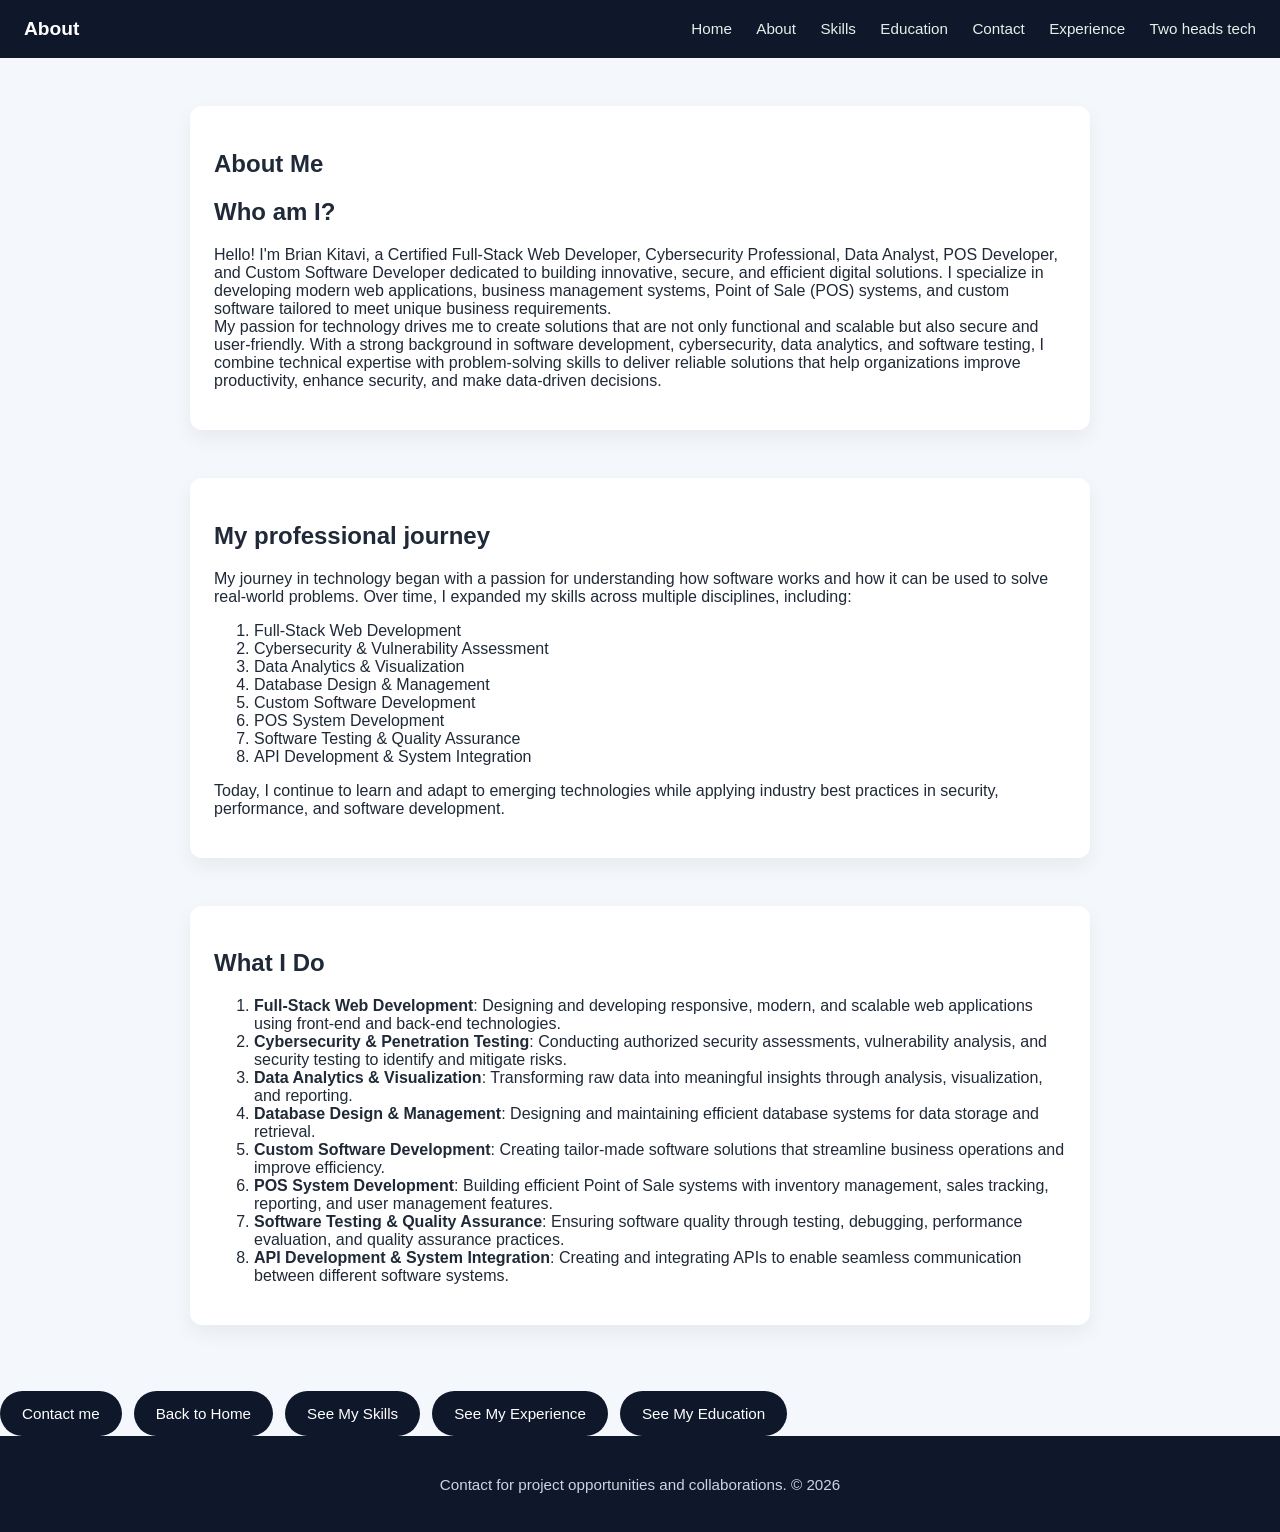
==== about.html @ 55668ac1 "Add files via upload" ====
﻿<!DOCTYPE html>
<html lang="en">
<head>
  <meta charset="utf-8" />
  <meta name="viewport" content="width=device-width,initial-scale=1" />
  <title>About — Portfolio</title>
  <style>
    body {
      margin: 0;
      font-family: Arial, sans-serif;
      background: #f4f7fb;
      color: #1f2937;
    }
    .navbar {
      display: flex;
      justify-content: space-between;
      align-items: center;
      padding: 18px 24px;
      background: #0f172a;
      color: #fff;
      position: sticky;
      top: 0;
      z-index: 10;
    }
    .navbar .brand {
      font-size: 1.2rem;
      font-weight: 700;
    }
    .navbar nav a {
      color: #e2f0e9;
      text-decoration: none;
      margin-left: 20px;
      font-size: 0.95rem;
    }
    .navbar nav a:hover { color: #7dd3fc; }
    .section { max-width: 900px; margin: 48px auto; padding: 0 24px; }
    .card { background:#fff; border-radius:12px; padding:24px; box-shadow:0 8px 20px rgba(0,0,0,0.06);} 
    .btn {
      display: inline-flex;
      align-items: center;
      justify-content: center;
      border: none;
      background: #0f172a;
      color: #fff;
      padding: 14px 22px;
      border-radius: 999px;
      font-size: 0.95rem;
      cursor: pointer;
      transition: background 0.2s ease;
      margin-top: 18px;
    }
    .btn:hover { background: #1e40af; }
    .button-row {
      display: flex;
      flex-wrap: wrap;
      gap: 12px;
      margin-top: 24px;
    }
    footer { background:#0f172a; color:#cbd5e1; padding:24px; text-align:center; font-size:0.95rem; }
    .modal-overlay {
      position: fixed;
      inset: 0;
      display: flex;
      align-items: center;
      justify-content: center;
      background: rgba(15, 23, 42, 0.76);
      padding: 20px;
      z-index: 9999;
    }
    .modal-overlay.hidden { display: none; }
    .password-modal {
      width: 100%;
      max-width: 420px;
      background: #fff;
      border-radius: 18px;
      padding: 24px;
      box-shadow: 0 20px 50px rgba(15, 23, 42, 0.22);
    }
    .password-modal h2 { margin: 0 0 12px; font-size: 1.3rem; color: #0f172a; }
    .password-modal p { margin: 0 0 18px; color: #475569; line-height: 1.5; }
    .password-modal input {
      width: 100%;
      padding: 12px 14px;
      border: 1px solid #cbd5e1;
      border-radius: 12px;
      font-size: 1rem;
      margin-bottom: 12px;
      box-sizing: border-box;
    }
    .password-modal .modal-buttons {
      display: flex;
      gap: 10px;
      justify-content: flex-end;
      flex-wrap: wrap;
    }
    .password-modal button {
      border: none;
      padding: 12px 16px;
      border-radius: 12px;
      cursor: pointer;
      font-weight: 700;
      font-size: 0.95rem;
    }
    .password-modal .unlock {
      background: #0f172a;
      color: #fff;
    }
    .password-modal .cancel {
      background: #e5e7eb;
      color: #0f172a;
    }
    .password-modal .password-error {
      margin: 0;
      min-height: 1.2rem;
      color: #b91c1c;
      font-size: 0.95rem;
    }
  </style>
</head>
<body>
  <header class="navbar">
    <div class="brand">About</div>
    <nav>
      <a href="homepage.html">Home</a>
      <a href="about.html">About</a>
      <a href="skills.html">Skills</a>
      <a href="education.html">Education</a>
      <a href="contact.html">Contact</a>
      <a href="experience.html">Experience</a>
      <a href="Twoheads.html">Two heads tech</a>
    </nav>
  </header>

  <main>
    <section class="section">
      <div class="card">
        <h1>About Me</h1>
        <h2>Who am I?</h2>
        <p>Hello! I'm Brian Kitavi, a Certified Full-Stack Web Developer, Cybersecurity Professional, Data Analyst, POS Developer, and Custom Software Developer dedicated to building innovative, secure, and efficient digital solutions. I specialize in developing modern web applications, business management systems, Point of Sale (POS) systems, and custom software tailored to meet unique business requirements.<br>My passion for technology drives me to create solutions that are not only functional and scalable but also secure and user-friendly. With a strong background in software development, cybersecurity, data analytics, and software testing, I combine technical expertise with problem-solving skills to deliver reliable solutions that help organizations improve productivity, enhance security, and make data-driven decisions.</p>
      </div>
    </section>
    <section class="section">
      <div class="card">
        <h1>My professional journey</h1>
        <p>My journey in technology began with a passion for understanding how software works and how it can be used to solve real-world problems. Over time, I expanded my skills across multiple disciplines, including:</p>
        <ol>
          <li>Full-Stack Web Development</li>
          <li>Cybersecurity & Vulnerability Assessment</li>
          <li>Data Analytics & Visualization</li>
          <li>Database Design & Management</li>
          <li>Custom Software Development</li>
          <li>POS System Development</li>
          <li>Software Testing & Quality Assurance</li>
          <li>API Development & System Integration</li>
        </ol>
        <p>Today, I continue to learn and adapt to emerging technologies while applying industry best practices in security, performance, and software development.</p>
      </div>
    </section>
    <section class="section">
      <div class="card">
        <h1>What I Do</h1>
        <ol>
          <li><strong>Full-Stack Web Development</strong>: Designing and developing responsive, modern, and scalable web applications using front-end and back-end technologies.</li>
          <li><strong>Cybersecurity & Penetration Testing</strong>: Conducting authorized security assessments, vulnerability analysis, and security testing to identify and mitigate risks.</li>
          <li><strong>Data Analytics & Visualization</strong>: Transforming raw data into meaningful insights through analysis, visualization, and reporting.</li>
          <li><strong>Database Design & Management</strong>: Designing and maintaining efficient database systems for data storage and retrieval.</li>
          <li><strong>Custom Software Development</strong>: Creating tailor-made software solutions that streamline business operations and improve efficiency.</li>
          <li><strong>POS System Development</strong>: Building efficient Point of Sale systems with inventory management, sales tracking, reporting, and user management features.</li>
          <li><strong>Software Testing & Quality Assurance</strong>: Ensuring software quality through testing, debugging, performance evaluation, and quality assurance practices.</li>
          <li><strong>API Development & System Integration</strong>: Creating and integrating APIs to enable seamless communication between different software systems.</li>
        </ol>
      </div>
    </section>
    <div class="button-row">
      <button class="btn" type="button" data-action="contact">Contact me</button>
      <button class="btn" type="button" data-action="homepage">Back to Home</button>
      <button class="btn" type="button" data-action="skills">See My Skills</button>
      <button class="btn" type="button" data-action="experience">See My Experience</button>
      <button class="btn" type="button" data-action="education">See My Education</button>
    </div>
  </main>

  <div id="education-modal" class="modal-overlay hidden" aria-hidden="true">
    <div class="password-modal" role="dialog" aria-modal="true" aria-labelledby="password-modal-title">
      <h2 id="password-modal-title">Unlock Education</h2>
      <p>Enter the password to access the Education section.</p>
      <input id="education-password-input" type="password" placeholder="Password" autocomplete="off" />
      <p id="education-password-error" class="password-error"></p>
      <div class="modal-buttons">
        <button id="education-password-submit" class="unlock" type="button">Unlock</button>
        <button id="education-password-cancel" class="cancel" type="button">Cancel</button>
      </div>
    </div>
  </div>

  <footer>
    <p>Contact for project opportunities and collaborations. © <span id="year"></span></p>
  </footer>

  <script>
    document.getElementById('year').textContent = new Date().getFullYear();

    const EDUCATION_PASSWORD = 'Brian2009';
    const educationModal = document.getElementById('education-modal');
    const educationInput = document.getElementById('education-password-input');
    const educationError = document.getElementById('education-password-error');
    const educationSubmit = document.getElementById('education-password-submit');
    const educationCancel = document.getElementById('education-password-cancel');
    let educationTargetHref = 'education.html';

    function showEducationModal(href = 'education.html') {
      educationTargetHref = href;
      educationError.textContent = '';
      educationInput.value = '';
      educationModal.classList.remove('hidden');
      educationModal.setAttribute('aria-hidden', 'false');
      educationInput.focus();
    }

    function hideEducationModal() {
      educationModal.classList.add('hidden');
      educationModal.setAttribute('aria-hidden', 'true');
      educationError.textContent = '';
      educationInput.value = '';
    }

    function validateEducationPassword() {
      if (educationInput.value === EDUCATION_PASSWORD) {
        window.location.href = educationTargetHref;
      } else {
        educationError.textContent = 'Incorrect password. Please try again.';
      }
    }

    document.querySelectorAll('button[data-action]').forEach(button => {
      button.addEventListener('click', function () {
        const action = this.dataset.action;
        if (action === 'contact') {
          window.location.href = 'contact.html';
        } else if (action === 'homepage') {
          window.location.href = 'homepage.html';
        } else if (action === 'skills') {
          window.location.href = 'skills.html';
        } else if (action === 'experience') {
          window.location.href = 'experience.html';
        } else if (action === 'education') {
          showEducationModal('education.html');
        }
      });
    });

    document.querySelectorAll('.navbar nav a[href$="education.html"]').forEach(link => {
      link.addEventListener('click', function (e) {
        e.preventDefault();
        showEducationModal(this.href);
      });
    });

    educationSubmit.addEventListener('click', validateEducationPassword);
    educationCancel.addEventListener('click', hideEducationModal);
    educationInput.addEventListener('keydown', function (e) {
      if (e.key === 'Enter') validateEducationPassword();
    });
    educationModal.addEventListener('click', function (e) {
      if (e.target === educationModal) hideEducationModal();
    });
  </script>
</body>
</html>
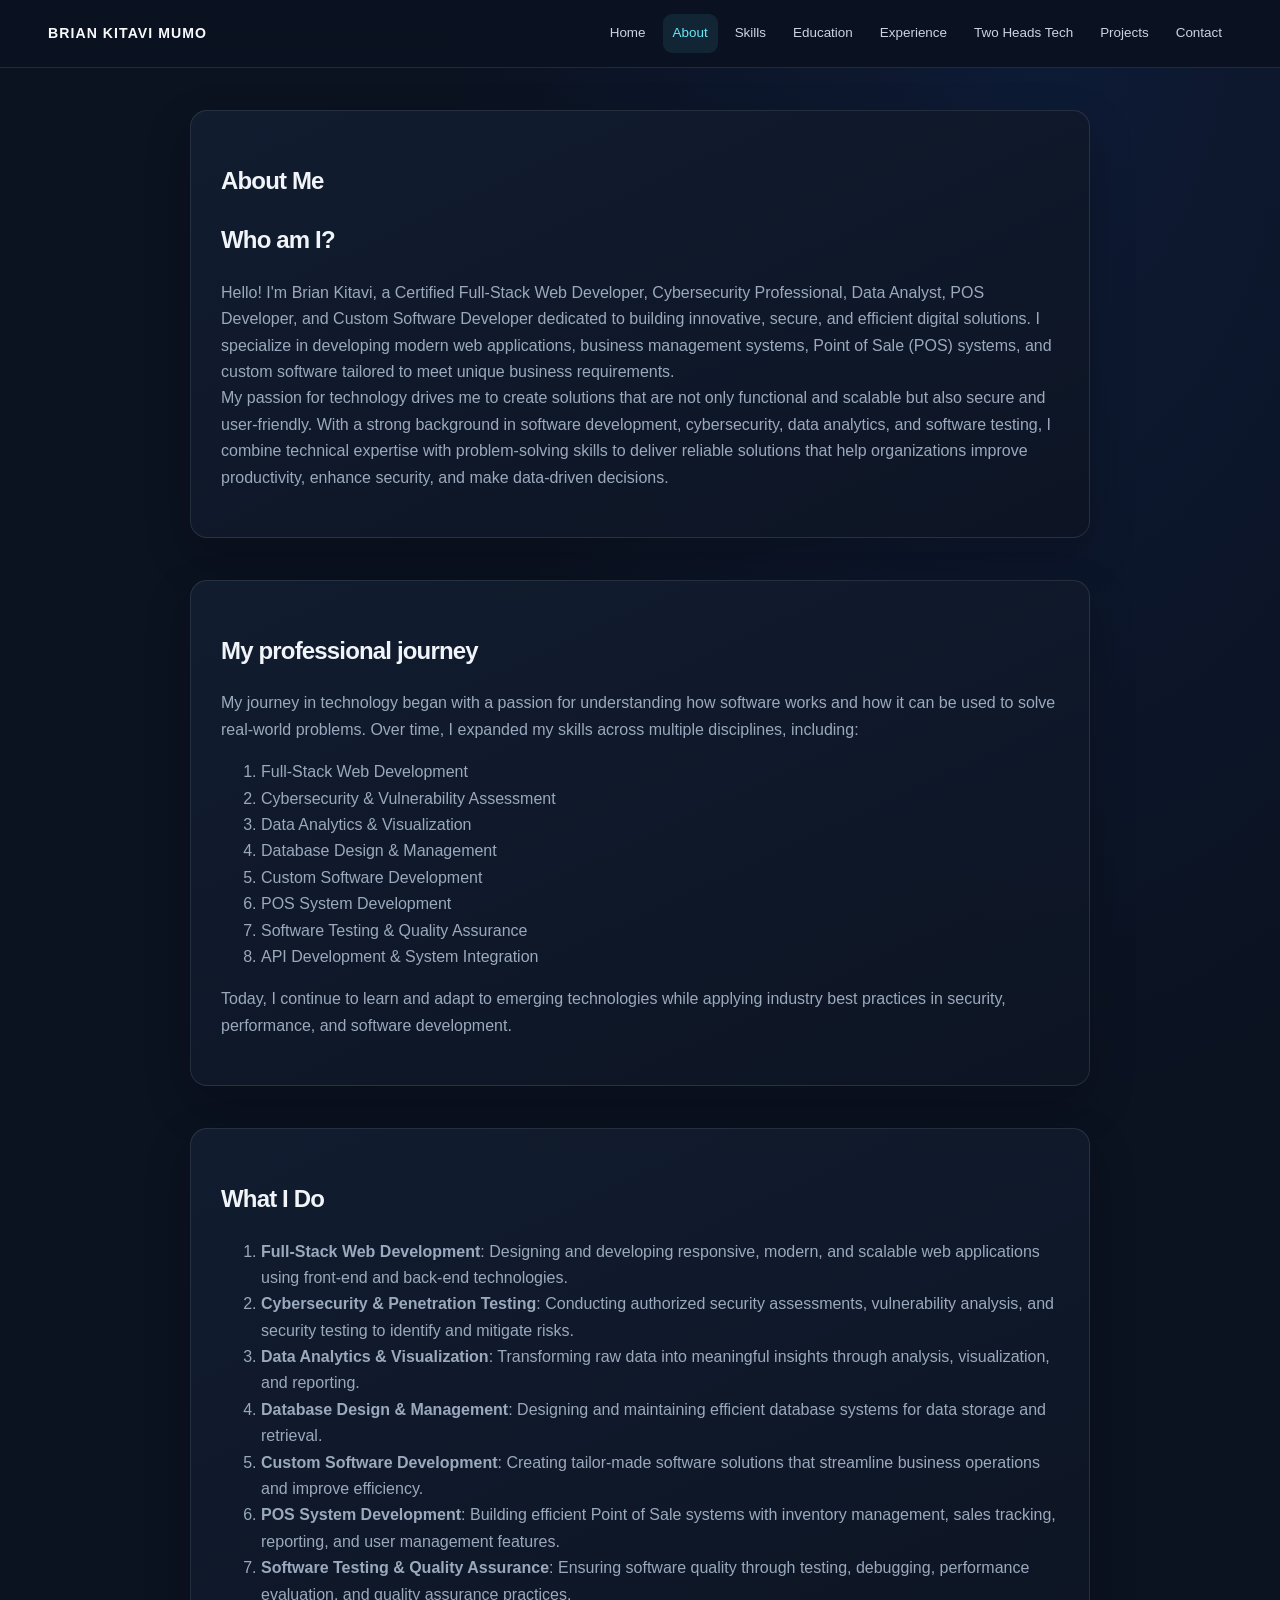
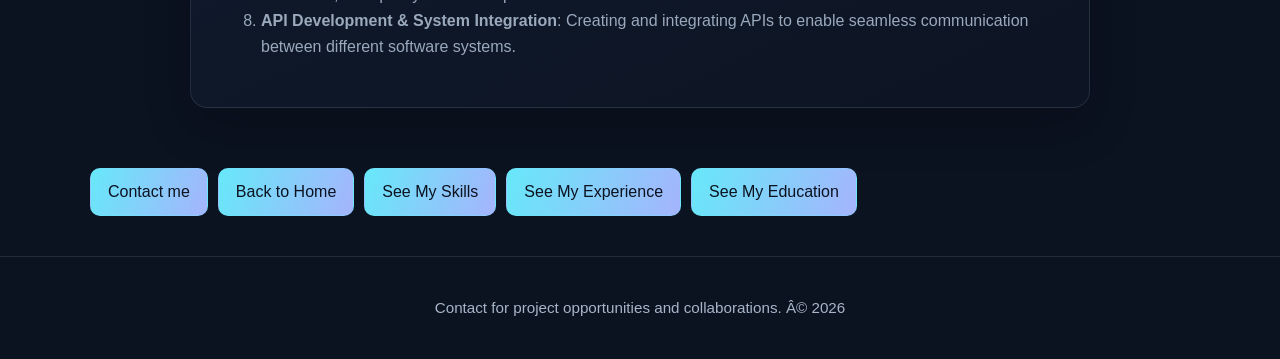
==== commit 7f1f0bfb: "Update portfolio with modern design, projects and assets" ====
--- a/about.html
+++ b/about.html
@@ -1,269 +1,95 @@
-﻿<!DOCTYPE html>
-<html lang="en">
-<head>
-  <meta charset="utf-8" />
-  <meta name="viewport" content="width=device-width,initial-scale=1" />
-  <title>About — Portfolio</title>
-  <style>
-    body {
-      margin: 0;
-      font-family: Arial, sans-serif;
-      background: #f4f7fb;
-      color: #1f2937;
-    }
-    .navbar {
-      display: flex;
-      justify-content: space-between;
-      align-items: center;
-      padding: 18px 24px;
-      background: #0f172a;
-      color: #fff;
-      position: sticky;
-      top: 0;
-      z-index: 10;
-    }
-    .navbar .brand {
-      font-size: 1.2rem;
-      font-weight: 700;
-    }
-    .navbar nav a {
-      color: #e2f0e9;
-      text-decoration: none;
-      margin-left: 20px;
-      font-size: 0.95rem;
-    }
-    .navbar nav a:hover { color: #7dd3fc; }
-    .section { max-width: 900px; margin: 48px auto; padding: 0 24px; }
-    .card { background:#fff; border-radius:12px; padding:24px; box-shadow:0 8px 20px rgba(0,0,0,0.06);} 
-    .btn {
-      display: inline-flex;
-      align-items: center;
-      justify-content: center;
-      border: none;
-      background: #0f172a;
-      color: #fff;
-      padding: 14px 22px;
-      border-radius: 999px;
-      font-size: 0.95rem;
-      cursor: pointer;
-      transition: background 0.2s ease;
-      margin-top: 18px;
-    }
-    .btn:hover { background: #1e40af; }
-    .button-row {
-      display: flex;
-      flex-wrap: wrap;
-      gap: 12px;
-      margin-top: 24px;
-    }
-    footer { background:#0f172a; color:#cbd5e1; padding:24px; text-align:center; font-size:0.95rem; }
-    .modal-overlay {
-      position: fixed;
-      inset: 0;
-      display: flex;
-      align-items: center;
-      justify-content: center;
-      background: rgba(15, 23, 42, 0.76);
-      padding: 20px;
-      z-index: 9999;
-    }
-    .modal-overlay.hidden { display: none; }
-    .password-modal {
-      width: 100%;
-      max-width: 420px;
-      background: #fff;
-      border-radius: 18px;
-      padding: 24px;
-      box-shadow: 0 20px 50px rgba(15, 23, 42, 0.22);
-    }
-    .password-modal h2 { margin: 0 0 12px; font-size: 1.3rem; color: #0f172a; }
-    .password-modal p { margin: 0 0 18px; color: #475569; line-height: 1.5; }
-    .password-modal input {
-      width: 100%;
-      padding: 12px 14px;
-      border: 1px solid #cbd5e1;
-      border-radius: 12px;
-      font-size: 1rem;
-      margin-bottom: 12px;
-      box-sizing: border-box;
-    }
-    .password-modal .modal-buttons {
-      display: flex;
-      gap: 10px;
-      justify-content: flex-end;
-      flex-wrap: wrap;
-    }
-    .password-modal button {
-      border: none;
-      padding: 12px 16px;
-      border-radius: 12px;
-      cursor: pointer;
-      font-weight: 700;
-      font-size: 0.95rem;
-    }
-    .password-modal .unlock {
-      background: #0f172a;
-      color: #fff;
-    }
-    .password-modal .cancel {
-      background: #e5e7eb;
-      color: #0f172a;
-    }
-    .password-modal .password-error {
-      margin: 0;
-      min-height: 1.2rem;
-      color: #b91c1c;
-      font-size: 0.95rem;
-    }
-  </style>
-</head>
-<body>
-  <header class="navbar">
-    <div class="brand">About</div>
-    <nav>
-      <a href="homepage.html">Home</a>
-      <a href="about.html">About</a>
-      <a href="skills.html">Skills</a>
-      <a href="education.html">Education</a>
-      <a href="contact.html">Contact</a>
-      <a href="experience.html">Experience</a>
-      <a href="Twoheads.html">Two heads tech</a>
-    </nav>
-  </header>
-
-  <main>
-    <section class="section">
-      <div class="card">
-        <h1>About Me</h1>
-        <h2>Who am I?</h2>
-        <p>Hello! I'm Brian Kitavi, a Certified Full-Stack Web Developer, Cybersecurity Professional, Data Analyst, POS Developer, and Custom Software Developer dedicated to building innovative, secure, and efficient digital solutions. I specialize in developing modern web applications, business management systems, Point of Sale (POS) systems, and custom software tailored to meet unique business requirements.<br>My passion for technology drives me to create solutions that are not only functional and scalable but also secure and user-friendly. With a strong background in software development, cybersecurity, data analytics, and software testing, I combine technical expertise with problem-solving skills to deliver reliable solutions that help organizations improve productivity, enhance security, and make data-driven decisions.</p>
-      </div>
-    </section>
-    <section class="section">
-      <div class="card">
-        <h1>My professional journey</h1>
-        <p>My journey in technology began with a passion for understanding how software works and how it can be used to solve real-world problems. Over time, I expanded my skills across multiple disciplines, including:</p>
-        <ol>
-          <li>Full-Stack Web Development</li>
-          <li>Cybersecurity & Vulnerability Assessment</li>
-          <li>Data Analytics & Visualization</li>
-          <li>Database Design & Management</li>
-          <li>Custom Software Development</li>
-          <li>POS System Development</li>
-          <li>Software Testing & Quality Assurance</li>
-          <li>API Development & System Integration</li>
-        </ol>
-        <p>Today, I continue to learn and adapt to emerging technologies while applying industry best practices in security, performance, and software development.</p>
-      </div>
-    </section>
-    <section class="section">
-      <div class="card">
-        <h1>What I Do</h1>
-        <ol>
-          <li><strong>Full-Stack Web Development</strong>: Designing and developing responsive, modern, and scalable web applications using front-end and back-end technologies.</li>
-          <li><strong>Cybersecurity & Penetration Testing</strong>: Conducting authorized security assessments, vulnerability analysis, and security testing to identify and mitigate risks.</li>
-          <li><strong>Data Analytics & Visualization</strong>: Transforming raw data into meaningful insights through analysis, visualization, and reporting.</li>
-          <li><strong>Database Design & Management</strong>: Designing and maintaining efficient database systems for data storage and retrieval.</li>
-          <li><strong>Custom Software Development</strong>: Creating tailor-made software solutions that streamline business operations and improve efficiency.</li>
-          <li><strong>POS System Development</strong>: Building efficient Point of Sale systems with inventory management, sales tracking, reporting, and user management features.</li>
-          <li><strong>Software Testing & Quality Assurance</strong>: Ensuring software quality through testing, debugging, performance evaluation, and quality assurance practices.</li>
-          <li><strong>API Development & System Integration</strong>: Creating and integrating APIs to enable seamless communication between different software systems.</li>
-        </ol>
-      </div>
-    </section>
-    <div class="button-row">
-      <button class="btn" type="button" data-action="contact">Contact me</button>
-      <button class="btn" type="button" data-action="homepage">Back to Home</button>
-      <button class="btn" type="button" data-action="skills">See My Skills</button>
-      <button class="btn" type="button" data-action="experience">See My Experience</button>
-      <button class="btn" type="button" data-action="education">See My Education</button>
-    </div>
-  </main>
-
-  <div id="education-modal" class="modal-overlay hidden" aria-hidden="true">
-    <div class="password-modal" role="dialog" aria-modal="true" aria-labelledby="password-modal-title">
-      <h2 id="password-modal-title">Unlock Education</h2>
-      <p>Enter the password to access the Education section.</p>
-      <input id="education-password-input" type="password" placeholder="Password" autocomplete="off" />
-      <p id="education-password-error" class="password-error"></p>
-      <div class="modal-buttons">
-        <button id="education-password-submit" class="unlock" type="button">Unlock</button>
-        <button id="education-password-cancel" class="cancel" type="button">Cancel</button>
-      </div>
-    </div>
-  </div>
-
-  <footer>
-    <p>Contact for project opportunities and collaborations. © <span id="year"></span></p>
-  </footer>
-
-  <script>
-    document.getElementById('year').textContent = new Date().getFullYear();
-
-    const EDUCATION_PASSWORD = 'Brian2009';
-    const educationModal = document.getElementById('education-modal');
-    const educationInput = document.getElementById('education-password-input');
-    const educationError = document.getElementById('education-password-error');
-    const educationSubmit = document.getElementById('education-password-submit');
-    const educationCancel = document.getElementById('education-password-cancel');
-    let educationTargetHref = 'education.html';
-
-    function showEducationModal(href = 'education.html') {
-      educationTargetHref = href;
-      educationError.textContent = '';
-      educationInput.value = '';
-      educationModal.classList.remove('hidden');
-      educationModal.setAttribute('aria-hidden', 'false');
-      educationInput.focus();
-    }
-
-    function hideEducationModal() {
-      educationModal.classList.add('hidden');
-      educationModal.setAttribute('aria-hidden', 'true');
-      educationError.textContent = '';
-      educationInput.value = '';
-    }
-
-    function validateEducationPassword() {
-      if (educationInput.value === EDUCATION_PASSWORD) {
-        window.location.href = educationTargetHref;
-      } else {
-        educationError.textContent = 'Incorrect password. Please try again.';
-      }
-    }
-
-    document.querySelectorAll('button[data-action]').forEach(button => {
-      button.addEventListener('click', function () {
-        const action = this.dataset.action;
-        if (action === 'contact') {
-          window.location.href = 'contact.html';
-        } else if (action === 'homepage') {
-          window.location.href = 'homepage.html';
-        } else if (action === 'skills') {
-          window.location.href = 'skills.html';
-        } else if (action === 'experience') {
-          window.location.href = 'experience.html';
-        } else if (action === 'education') {
-          showEducationModal('education.html');
-        }
-      });
-    });
-
-    document.querySelectorAll('.navbar nav a[href$="education.html"]').forEach(link => {
-      link.addEventListener('click', function (e) {
-        e.preventDefault();
-        showEducationModal(this.href);
-      });
-    });
-
-    educationSubmit.addEventListener('click', validateEducationPassword);
-    educationCancel.addEventListener('click', hideEducationModal);
-    educationInput.addEventListener('keydown', function (e) {
-      if (e.key === 'Enter') validateEducationPassword();
-    });
-    educationModal.addEventListener('click', function (e) {
-      if (e.target === educationModal) hideEducationModal();
-    });
-  </script>
-</body>
+﻿<!DOCTYPE html>
+<html lang="en">
+<head>
+  <meta charset="utf-8" />
+  <meta name="viewport" content="width=device-width,initial-scale=1" />
+  <title>About Kitavi</title>
+  <link rel="stylesheet" href="css/about.css" />
+  <link rel="stylesheet" href="css/site.css" />
+  <link rel="stylesheet" href="css/portfolio-theme.css" />
+</head>
+<body>
+  <header class="navbar">
+    <a class="brand" href="index.html">BRIAN KITAVI MUMO</a>
+    <nav aria-label="Main navigation">
+      <a href="index.html">Home</a>
+      <a href="about.html" aria-current="page">About</a>
+      <a href="skills.html">Skills</a>
+      <a href="education.html">Education</a>
+      <a href="experience.html">Experience</a>
+      <a href="Twoheads.html">Two Heads Tech</a>
+      <a href="Projects.html">Projects</a>
+      <a href="contact.html">Contact</a>
+    </nav>
+  </header>
+
+  <main>
+    <section class="section">
+      <div class="card">
+        <h1>About Me</h1>
+        <h2>Who am I?</h2>
+        <p>Hello! I'm Brian Kitavi, a Certified Full-Stack Web Developer, Cybersecurity Professional, Data Analyst, POS Developer, and Custom Software Developer dedicated to building innovative, secure, and efficient digital solutions. I specialize in developing modern web applications, business management systems, Point of Sale (POS) systems, and custom software tailored to meet unique business requirements.<br>My passion for technology drives me to create solutions that are not only functional and scalable but also secure and user-friendly. With a strong background in software development, cybersecurity, data analytics, and software testing, I combine technical expertise with problem-solving skills to deliver reliable solutions that help organizations improve productivity, enhance security, and make data-driven decisions.</p>
+      </div>
+    </section>
+    <section class="section">
+      <div class="card">
+        <h1>My professional journey</h1>
+        <p>My journey in technology began with a passion for understanding how software works and how it can be used to solve real-world problems. Over time, I expanded my skills across multiple disciplines, including:</p>
+        <ol>
+          <li>Full-Stack Web Development</li>
+          <li>Cybersecurity & Vulnerability Assessment</li>
+          <li>Data Analytics & Visualization</li>
+          <li>Database Design & Management</li>
+          <li>Custom Software Development</li>
+          <li>POS System Development</li>
+          <li>Software Testing & Quality Assurance</li>
+          <li>API Development & System Integration</li>
+        </ol>
+        <p>Today, I continue to learn and adapt to emerging technologies while applying industry best practices in security, performance, and software development.</p>
+      </div>
+    </section>
+    <section class="section">
+      <div class="card">
+        <h1>What I Do</h1>
+        <ol>
+          <li><strong>Full-Stack Web Development</strong>: Designing and developing responsive, modern, and scalable web applications using front-end and back-end technologies.</li>
+          <li><strong>Cybersecurity & Penetration Testing</strong>: Conducting authorized security assessments, vulnerability analysis, and security testing to identify and mitigate risks.</li>
+          <li><strong>Data Analytics & Visualization</strong>: Transforming raw data into meaningful insights through analysis, visualization, and reporting.</li>
+          <li><strong>Database Design & Management</strong>: Designing and maintaining efficient database systems for data storage and retrieval.</li>
+          <li><strong>Custom Software Development</strong>: Creating tailor-made software solutions that streamline business operations and improve efficiency.</li>
+          <li><strong>POS System Development</strong>: Building efficient Point of Sale systems with inventory management, sales tracking, reporting, and user management features.</li>
+          <li><strong>Software Testing & Quality Assurance</strong>: Ensuring software quality through testing, debugging, performance evaluation, and quality assurance practices.</li>
+          <li><strong>API Development & System Integration</strong>: Creating and integrating APIs to enable seamless communication between different software systems.</li>
+        </ol>
+      </div>
+    </section>
+    <div class="button-row">
+      <button class="btn" type="button" data-action="contact">Contact me</button>
+      <button class="btn" type="button" data-action="homepage">Back to Home</button>
+      <button class="btn" type="button" data-action="skills">See My Skills</button>
+      <button class="btn" type="button" data-action="experience">See My Experience</button>
+      <button class="btn" type="button" data-action="education">See My Education</button>
+    </div>
+  </main>
+
+  <div id="education-modal" class="modal-overlay hidden" aria-hidden="true">
+    <div class="password-modal" role="dialog" aria-modal="true" aria-labelledby="password-modal-title">
+      <h2 id="password-modal-title">Unlock Education</h2>
+      <p>Enter the password to access the Education section.</p>
+      <input id="education-password-input" type="password" placeholder="Password" autocomplete="off" />
+      <p id="education-password-error" class="password-error"></p>
+      <div class="modal-buttons">
+        <button id="education-password-submit" class="unlock" type="button">Unlock</button>
+        <button id="education-password-cancel" class="cancel" type="button">Cancel</button>
+      </div>
+    </div>
+  </div>
+
+  <footer>
+    <p>Contact for project opportunities and collaborations. Â© <span id="year"></span></p>
+  </footer>
+
+  <script src="js/about.js"></script>
+</body>
 </html>
+
--- a/css/about.css
+++ b/css/about.css
@@ -0,0 +1,110 @@
+body {
+      margin: 0;
+      font-family: Arial, sans-serif;
+      background: #f4f7fb;
+      color: #1f2937;
+    }
+    .navbar {
+      display: flex;
+      justify-content: space-between;
+      align-items: center;
+      padding: 18px 24px;
+      background: #0f172a;
+      color: #fff;
+      position: sticky;
+      top: 0;
+      z-index: 10;
+    }
+    .navbar .brand {
+      font-size: 1.2rem;
+      font-weight: 700;
+    }
+    .navbar nav a {
+      color: #e2f0e9;
+      text-decoration: none;
+      margin-left: 20px;
+      font-size: 0.95rem;
+    }
+    .navbar nav a:hover { color: #7dd3fc; }
+    .section { max-width: 900px; margin: 48px auto; padding: 0 24px; }
+    .card { background:#fff; border-radius:12px; padding:24px; box-shadow:0 8px 20px rgba(0,0,0,0.06);} 
+    .btn {
+      display: inline-flex;
+      align-items: center;
+      justify-content: center;
+      border: none;
+      background: #0f172a;
+      color: #fff;
+      padding: 14px 22px;
+      border-radius: 999px;
+      font-size: 0.95rem;
+      cursor: pointer;
+      transition: background 0.2s ease;
+      margin-top: 18px;
+    }
+    .btn:hover { background: #1e40af; }
+    .button-row {
+      display: flex;
+      flex-wrap: wrap;
+      gap: 12px;
+      margin-top: 24px;
+    }
+    footer { background:#0f172a; color:#cbd5e1; padding:24px; text-align:center; font-size:0.95rem; }
+    .modal-overlay {
+      position: fixed;
+      inset: 0;
+      display: flex;
+      align-items: center;
+      justify-content: center;
+      background: rgba(15, 23, 42, 0.76);
+      padding: 20px;
+      z-index: 9999;
+    }
+    .modal-overlay.hidden { display: none; }
+    .password-modal {
+      width: 100%;
+      max-width: 420px;
+      background: #fff;
+      border-radius: 18px;
+      padding: 24px;
+      box-shadow: 0 20px 50px rgba(15, 23, 42, 0.22);
+    }
+    .password-modal h2 { margin: 0 0 12px; font-size: 1.3rem; color: #0f172a; }
+    .password-modal p { margin: 0 0 18px; color: #475569; line-height: 1.5; }
+    .password-modal input {
+      width: 100%;
+      padding: 12px 14px;
+      border: 1px solid #cbd5e1;
+      border-radius: 12px;
+      font-size: 1rem;
+      margin-bottom: 12px;
+      box-sizing: border-box;
+    }
+    .password-modal .modal-buttons {
+      display: flex;
+      gap: 10px;
+      justify-content: flex-end;
+      flex-wrap: wrap;
+    }
+    .password-modal button {
+      border: none;
+      padding: 12px 16px;
+      border-radius: 12px;
+      cursor: pointer;
+      font-weight: 700;
+      font-size: 0.95rem;
+    }
+    .password-modal .unlock {
+      background: #0f172a;
+      color: #fff;
+    }
+    .password-modal .cancel {
+      background: #e5e7eb;
+      color: #0f172a;
+    }
+    .password-modal .password-error {
+      margin: 0;
+      min-height: 1.2rem;
+      color: #b91c1c;
+      font-size: 0.95rem;
+    }
--- a/css/site.css
+++ b/css/site.css
@@ -0,0 +1,395 @@
+:root {
+  color-scheme: light;
+  --color-ink: #172554;
+  --color-text: #334155;
+  --color-muted: #64748b;
+  --color-accent: #0284c7;
+  --color-accent-dark: #0369a1;
+  --color-surface: #fff;
+  --color-border: #dbe5f0;
+  --shadow-card: 0 16px 40px rgba(15, 23, 42, 0.08);
+}
+
+*,
+*::before,
+*::after {
+  box-sizing: border-box;
+}
+
+html {
+  min-width: 320px;
+  scroll-behavior: smooth;
+}
+
+body {
+  min-height: 100vh;
+  background:
+    radial-gradient(ellipse at 10% 0%, rgba(186, 230, 253, 0.32), transparent 35rem),
+    #f4f7fb;
+  color: var(--color-text);
+  font-family: Inter, "Segoe UI", Arial, sans-serif;
+  line-height: 1.65;
+  -webkit-font-smoothing: antialiased;
+}
+
+img,
+svg,
+video {
+  max-width: 100%;
+}
+
+.navbar {
+  gap: 20px;
+  padding: 16px clamp(18px, 4vw, 48px);
+  background: rgba(15, 23, 42, 0.97);
+  box-shadow: 0 8px 26px rgba(15, 23, 42, 0.14);
+}
+
+.navbar .brand {
+  flex: 0 0 auto;
+  letter-spacing: 0.035em;
+}
+
+.navbar nav {
+  display: flex;
+  flex-wrap: wrap;
+  justify-content: flex-end;
+  gap: 4px 8px;
+}
+
+.navbar nav a {
+  display: inline-flex;
+  align-items: center;
+  min-height: 40px;
+  margin-left: 0;
+  padding: 7px 10px;
+  border-radius: 9px;
+  color: #e2e8f0;
+  transition: background-color 160ms ease, color 160ms ease;
+}
+
+.navbar nav a:hover,
+.navbar nav a:focus-visible {
+  background: rgba(125, 211, 252, 0.12);
+  color: #7dd3fc;
+}
+
+.hero {
+  padding-block: clamp(42px, 8vw, 88px);
+}
+
+.hero h1 {
+  color: var(--color-ink);
+  font-size: clamp(2rem, 5vw, 3.65rem);
+  letter-spacing: -0.045em;
+  text-wrap: balance;
+}
+
+.hero h2,
+.overview h2,
+.section h2,
+.card h1,
+.card h2 {
+  color: var(--color-ink);
+  letter-spacing: -0.025em;
+  text-wrap: balance;
+}
+
+.hero p,
+.overview p,
+.section p,
+.card p {
+  color: var(--color-muted);
+}
+
+.overview,
+.content,
+.gallery,
+.section {
+  width: min(100% - 40px, 1100px);
+}
+
+.overview {
+  padding-inline: 0;
+}
+
+.section {
+  padding-inline: 0;
+}
+
+.card,
+.feature-item,
+.highlight,
+.gallery-item {
+  border: 1px solid rgba(219, 229, 240, 0.85);
+  box-shadow: var(--shadow-card);
+}
+
+.card {
+  border-radius: 20px;
+  background: rgba(255, 255, 255, 0.94);
+}
+
+.feature-item,
+.highlight {
+  border-radius: 16px;
+  transition: transform 180ms ease, box-shadow 180ms ease;
+}
+
+.feature-item:hover,
+.highlight:hover {
+  transform: translateY(-3px);
+  box-shadow: 0 18px 38px rgba(15, 23, 42, 0.11);
+}
+
+.btn,
+.btn-panel button,
+.card-form button {
+  min-height: 44px;
+  font-weight: 700;
+  transition: transform 160ms ease, background-color 160ms ease, box-shadow 160ms ease;
+}
+
+.btn:hover,
+.btn-panel button:hover,
+.card-form button:hover {
+  transform: translateY(-2px);
+  box-shadow: 0 8px 18px rgba(2, 132, 199, 0.2);
+}
+
+.btn:focus-visible,
+.btn-panel button:focus-visible,
+.card-form button:focus-visible,
+.password-modal button:focus-visible,
+.navbar a:focus-visible {
+  outline: 3px solid #38bdf8;
+  outline-offset: 3px;
+}
+
+.gallery-item {
+  border-radius: 18px;
+}
+
+.education-table {
+  overflow: hidden;
+  border-radius: 12px;
+}
+
+.education-table th {
+  background: #eff6ff;
+}
+
+.education-table tr:last-child td {
+  border-bottom: 0;
+}
+
+.contact-list li {
+  overflow-wrap: anywhere;
+}
+
+.contact-list a {
+  color: var(--color-accent-dark);
+  font-weight: 600;
+}
+
+.modal-overlay {
+  overflow-y: auto;
+  backdrop-filter: blur(5px);
+}
+
+.password-modal {
+  border: 1px solid var(--color-border);
+  border-radius: 20px;
+}
+
+footer {
+  margin-top: 40px;
+}
+
+@media (min-width: 1200px) {
+  .navbar {
+    padding-inline: max(48px, calc((100vw - 1200px) / 2));
+  }
+}
+
+@media (max-width: 900px) {
+  .navbar {
+    align-items: flex-start;
+  }
+
+  .navbar nav {
+    gap: 2px;
+  }
+
+  .navbar nav a {
+    padding-inline: 8px;
+    font-size: 0.9rem;
+  }
+
+  .education-table th,
+  .education-table td {
+    padding: 12px;
+  }
+}
+
+@media (max-width: 640px) {
+  .navbar {
+    position: relative;
+    flex-direction: column;
+    align-items: stretch;
+    gap: 10px;
+    padding: 16px 18px;
+  }
+
+  .navbar nav {
+    display: grid;
+    grid-template-columns: repeat(2, minmax(0, 1fr));
+    justify-content: stretch;
+    gap: 4px;
+    width: 100%;
+  }
+
+  .navbar nav a {
+    justify-content: center;
+    min-width: 0;
+    min-height: 42px;
+    padding-inline: 6px;
+    text-align: center;
+    font-size: 0.88rem;
+  }
+
+  .brand-text span {
+    font-size: 0.82rem;
+  }
+
+  .hero {
+    padding: 40px 20px;
+  }
+
+  .hero h1 {
+    font-size: clamp(1.9rem, 9vw, 2.65rem);
+    line-height: 1.12;
+  }
+
+  .hero h2 {
+    font-size: 1.2rem;
+  }
+
+  .overview,
+  .content,
+  .gallery,
+  .section {
+    width: min(100% - 32px, 1100px);
+  }
+
+  .overview {
+    margin-bottom: 28px;
+  }
+
+  .card {
+    padding: 20px;
+    border-radius: 16px;
+  }
+
+  .highlight-grid,
+  .feature-list {
+    grid-template-columns: minmax(0, 1fr);
+  }
+
+  .btn-panel,
+  .button-row {
+    justify-content: stretch;
+  }
+
+  .btn-panel button,
+  .button-row .btn {
+    flex: 1 1 100%;
+  }
+
+  .education-table {
+    display: block;
+    width: 100%;
+    overflow: visible;
+    white-space: normal;
+  }
+
+  .education-table thead,
+  .education-table tbody {
+    display: block;
+  }
+
+  .education-table tr {
+    display: grid;
+    grid-template-columns: minmax(0, 1fr) auto;
+    align-items: start;
+  }
+
+  .education-table th,
+  .education-table td {
+    min-width: 0;
+  }
+
+  .education-table td:first-child {
+    overflow-wrap: anywhere;
+  }
+
+  .education-table th,
+  .education-table td {
+    padding: 10px;
+    font-size: 0.9rem;
+  }
+
+  .education-duration {
+    width: auto;
+    min-width: 0;
+  }
+
+  .modal-overlay {
+    align-items: flex-start;
+    padding: 16px;
+  }
+
+  .password-modal {
+    margin-block: auto;
+    padding: 20px;
+  }
+
+  .password-modal .modal-buttons {
+    display: grid;
+    grid-template-columns: 1fr 1fr;
+  }
+
+  .password-modal button {
+    min-height: 44px;
+  }
+
+  footer {
+    margin-top: 28px;
+    padding: 20px 16px;
+  }
+}
+
+@media (max-width: 380px) {
+  .navbar nav {
+    grid-template-columns: 1fr 1fr;
+  }
+
+  .navbar nav a {
+    font-size: 0.82rem;
+  }
+
+  .gallery {
+    grid-template-columns: minmax(0, 1fr);
+  }
+}
+
+@media (prefers-reduced-motion: reduce) {
+  *,
+  *::before,
+  *::after {
+    scroll-behavior: auto !important;
+    animation-duration: 0.01ms !important;
+    animation-iteration-count: 1 !important;
+    transition-duration: 0.01ms !important;
+  }
+}
--- a/css/portfolio-theme.css
+++ b/css/portfolio-theme.css
@@ -0,0 +1,348 @@
+:root {
+  color-scheme: dark;
+  --portfolio-bg: #0b1220;
+  --portfolio-surface: #111b2d;
+  --portfolio-surface-raised: #152238;
+  --portfolio-text: #e7eefb;
+  --portfolio-muted: #9aa9bd;
+  --portfolio-accent: #67e8f9;
+  --portfolio-border: rgba(148, 163, 184, 0.17);
+  --portfolio-shadow: 0 18px 48px rgba(0, 0, 0, 0.2);
+}
+
+body {
+  min-height: 100vh;
+  background:
+    radial-gradient(ellipse at 82% 0%, rgba(37, 99, 235, 0.11), transparent 38rem),
+    var(--portfolio-bg);
+  color: var(--portfolio-text);
+}
+
+.navbar {
+  position: sticky;
+  top: 0;
+  z-index: 20;
+  gap: 20px;
+  padding: 14px clamp(18px, 4vw, 48px);
+  border-bottom: 1px solid var(--portfolio-border);
+  background: rgba(11, 18, 32, 0.94);
+  box-shadow: none;
+  backdrop-filter: blur(16px);
+}
+
+.navbar .brand {
+  flex: 0 0 auto;
+  color: #f8fafc;
+  font-size: 0.88rem;
+  font-weight: 800;
+  letter-spacing: 0.075em;
+  text-decoration: none;
+}
+
+.navbar nav {
+  display: flex;
+  flex-wrap: wrap;
+  justify-content: flex-end;
+  gap: 4px 7px;
+}
+
+.navbar nav a {
+  display: inline-flex;
+  min-height: 39px;
+  align-items: center;
+  margin: 0;
+  padding: 7px 10px;
+  border-radius: 9px;
+  color: #cbd5e1;
+  font-size: 0.84rem;
+  text-decoration: none;
+  transition: background-color 160ms ease, color 160ms ease;
+}
+
+.navbar nav a:hover,
+.navbar nav a:focus-visible,
+.navbar nav a[aria-current="page"] {
+  background: rgba(103, 232, 249, 0.09);
+  color: var(--portfolio-accent);
+}
+
+main {
+  min-height: 55vh;
+}
+
+.hero {
+  width: min(100% - 48px, 1100px);
+  margin-inline: auto;
+  padding-block: clamp(52px, 8vw, 88px);
+}
+
+.hero h1 {
+  color: #f8fafc;
+  font-size: clamp(2.2rem, 5vw, 3.8rem);
+  letter-spacing: -0.055em;
+  text-wrap: balance;
+}
+
+.hero h2,
+.overview h1,
+.overview h2,
+.section h1,
+.section h2,
+.card h1,
+.card h2 {
+  color: #f1f5f9;
+  letter-spacing: -0.035em;
+  text-wrap: balance;
+}
+
+.hero p,
+.overview,
+.overview p,
+.section p,
+.section li,
+.card p,
+.card li {
+  color: var(--portfolio-muted);
+}
+
+.overview,
+.content,
+.gallery,
+.section {
+  width: min(100% - 48px, 1100px);
+}
+
+.section {
+  margin: 42px auto;
+  padding-inline: 0;
+}
+
+.card,
+.feature-item,
+.highlight,
+.gallery-item {
+  border: 1px solid var(--portfolio-border);
+  border-radius: 17px;
+  background: linear-gradient(155deg, rgba(18, 29, 48, 0.97), rgba(13, 21, 36, 0.98));
+  box-shadow: var(--portfolio-shadow);
+}
+
+.card {
+  padding: clamp(21px, 4vw, 30px);
+}
+
+.feature-item,
+.highlight,
+.gallery-item {
+  transition: transform 180ms ease, border-color 180ms ease, box-shadow 180ms ease;
+}
+
+.feature-item:hover,
+.highlight:hover,
+.gallery-item:hover {
+  transform: translateY(-3px);
+  border-color: rgba(103, 232, 249, 0.3);
+  box-shadow: 0 20px 46px rgba(0, 0, 0, 0.25);
+}
+
+.btn,
+.btn-panel button,
+.card-form button,
+.button-row button {
+  min-height: 44px;
+  border: 1px solid rgba(103, 232, 249, 0.24);
+  border-radius: 10px;
+  background: linear-gradient(110deg, #67e8f9, #a5b4fc);
+  color: #0b1220;
+  font-weight: 750;
+  transition: transform 160ms ease, box-shadow 160ms ease, filter 160ms ease;
+}
+
+.btn:hover,
+.btn-panel button:hover,
+.card-form button:hover,
+.button-row button:hover {
+  transform: translateY(-2px);
+  box-shadow: 0 10px 24px rgba(103, 232, 249, 0.17);
+  filter: brightness(1.04);
+}
+
+.btn-panel,
+.button-row,
+.buttons {
+  display: flex;
+  width: min(100% - 48px, 1100px);
+  flex-wrap: wrap;
+  justify-content: flex-start;
+  gap: 10px;
+  margin: 0 auto 36px;
+  padding: 0;
+}
+
+.btn-panel button,
+.button-row button,
+.buttons button {
+  padding: 10px 17px;
+  cursor: pointer;
+  font: inherit;
+}
+
+.gallery-item {
+  color: var(--portfolio-text);
+}
+
+.gallery-item .card-title {
+  color: #f1f5f9;
+}
+
+.gallery-item .card-text {
+  color: var(--portfolio-muted);
+}
+
+.education-table th {
+  background: rgba(103, 232, 249, 0.08);
+  color: #e2e8f0;
+}
+
+.education-table td {
+  color: var(--portfolio-muted);
+}
+
+.education-table td strong {
+  color: #f1f5f9;
+}
+
+.contact-list li,
+.contact-list a {
+  color: #cbd5e1;
+}
+
+.contact-list a:hover {
+  color: var(--portfolio-accent);
+}
+
+footer:not(.projects-footer):not(.experience-footer) {
+  margin-top: 40px;
+  padding: 23px 20px;
+  border-top: 1px solid var(--portfolio-border);
+  background: rgba(11, 18, 32, 0.85);
+  color: #a7b5c8;
+}
+
+.modal-overlay {
+  overflow-y: auto;
+  background: rgba(3, 7, 18, 0.78);
+  backdrop-filter: blur(6px);
+}
+
+.password-modal {
+  border: 1px solid var(--portfolio-border);
+  border-radius: 18px;
+  background: #111b2d;
+  color: var(--portfolio-text);
+  box-shadow: 0 25px 70px rgba(0, 0, 0, 0.42);
+}
+
+.password-modal h2 {
+  color: #f8fafc;
+}
+
+.password-modal p {
+  color: var(--portfolio-muted);
+}
+
+.password-modal input {
+  border-color: var(--portfolio-border);
+  background: #0b1220;
+  color: var(--portfolio-text);
+}
+
+.password-modal .cancel {
+  border-color: var(--portfolio-border);
+  background: #1e293b;
+  color: #e2e8f0;
+}
+
+:is(a, button, input):focus-visible {
+  outline: 3px solid #38bdf8;
+  outline-offset: 3px;
+}
+
+@media (max-width: 900px) {
+  .navbar {
+    align-items: flex-start;
+  }
+
+  .navbar nav {
+    gap: 2px 4px;
+  }
+
+  .navbar nav a {
+    padding-inline: 8px;
+    font-size: 0.8rem;
+  }
+}
+
+@media (max-width: 640px) {
+  .navbar {
+    position: relative;
+    flex-direction: column;
+    align-items: stretch;
+    gap: 8px;
+    padding: 14px 16px;
+  }
+
+  .navbar nav {
+    display: grid;
+    width: 100%;
+    grid-template-columns: repeat(2, minmax(0, 1fr));
+    gap: 4px;
+  }
+
+  .navbar nav a {
+    justify-content: center;
+    min-width: 0;
+    min-height: 41px;
+    padding-inline: 5px;
+    font-size: 0.83rem;
+    text-align: center;
+  }
+
+  .overview,
+  .content,
+  .gallery,
+  .section,
+  .hero,
+  .btn-panel,
+  .button-row,
+  .buttons {
+    width: min(100% - 32px, 1100px);
+  }
+
+  .section {
+    margin-block: 28px;
+  }
+
+  .btn-panel,
+  .button-row,
+  .buttons {
+    justify-content: stretch;
+  }
+
+  .btn-panel button,
+  .button-row button,
+  .buttons button {
+    flex: 1 1 100%;
+  }
+}
+
+@media (prefers-reduced-motion: reduce) {
+  *,
+  *::before,
+  *::after {
+    scroll-behavior: auto !important;
+    animation-duration: 0.01ms !important;
+    animation-iteration-count: 1 !important;
+    transition-duration: 0.01ms !important;
+  }
+}
